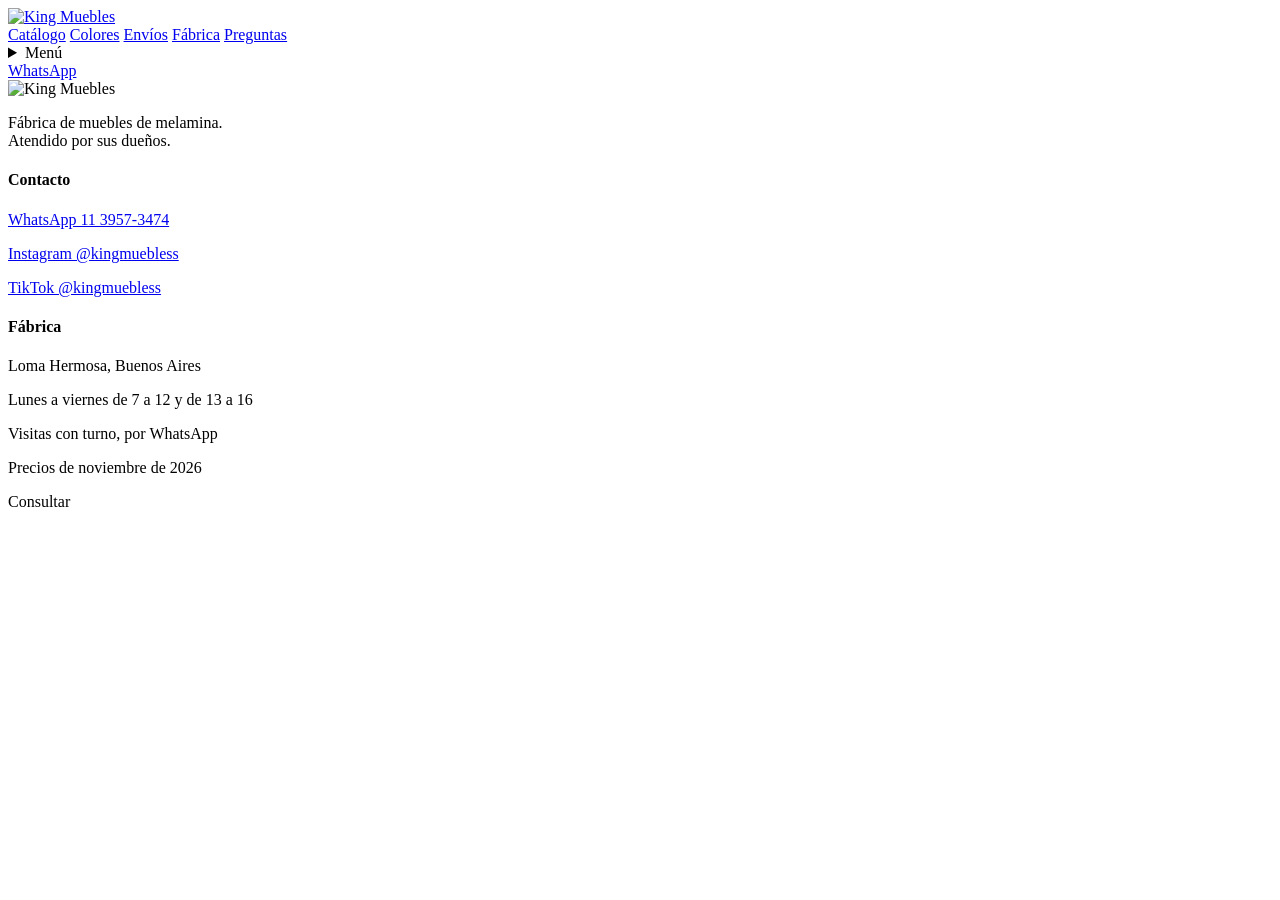
==== cama-kng-individual.html @ c53775a3 "Un combo por color (Scotch y Helsinki) y marca de agua en las fotos reales" ====
<!doctype html>
<html lang="es-AR">
<head>
  <meta charset="utf-8">
  <meta name="viewport" content="width=device-width, initial-scale=1">
  <link rel="canonical" href="https://kingmuebles.github.io/cama-kng-individual.html">
  <title>Cama KNG Individual · King Muebles</title>
  <link rel="icon" type="image/png" sizes="32x32" href="assets/favicon-32.png">
  <link rel="apple-touch-icon" href="assets/apple-touch-icon.png">
  <meta name="theme-color" content="#141414">
  <!-- vista previa al compartir el link -->
  <meta property="og:type" content="product">
  <meta property="og:site_name" content="King Muebles">
  <meta property="og:title" content="Cama KNG Individual · King Muebles">
  <meta property="og:description" content="3 cajones, 2 bauleras y 1 zapatero. En 80, 90 o 1,00 x 1,90: $450.000.">
  <meta property="og:image" content="https://kingmuebles.github.io/assets/og-cama-kng-individual.jpg">
  <meta property="og:image:width" content="1200">
  <meta property="og:image:height" content="630">
  <meta property="og:url" content="https://kingmuebles.github.io/cama-kng-individual.html">
  <meta name="twitter:card" content="summary_large_image">
  <meta name="description" content="Cama KNG Individual con 3 cajones, 2 bauleras y 1 zapatero, en 80, 90 o 1,00 x 1,90. Consultá por WhatsApp.">
  <link rel="preconnect" href="https://fonts.googleapis.com">
  <link rel="preconnect" href="https://fonts.gstatic.com" crossorigin>
  <link href="https://fonts.googleapis.com/css2?family=Jost:wght@300;400;500;600&display=swap" rel="stylesheet">
  <link rel="stylesheet" href="estilos.css?v=19">
  <script src="datos.js?v=26"></script>
</head>
<body>

  <header class="cabecera">
    <div class="contenedor">
      <a class="logo" href="index.html"><img src="assets/logo-negro.png" alt="King Muebles"></a>
      <nav class="menu-escritorio">
        <a href="index.html#catalogo">Catálogo</a>
        <a href="index.html#colores">Colores</a>
        <a href="index.html#envios">Envíos</a>
        <a href="index.html#fabrica">Fábrica</a>
        <a href="index.html#preguntas">Preguntas</a>
      </nav>
      <div class="cabecera-acciones">
        <details class="menu-movil">
          <summary>Menú</summary>
          <nav>
            <a href="index.html#catalogo">Catálogo</a>
            <a href="index.html#colores">Colores</a>
            <a href="index.html#envios">Envíos</a>
            <a href="index.html#fabrica">Fábrica</a>
            <a href="index.html#preguntas">Preguntas</a>
          </nav>
        </details>
        <a class="contacto" data-wa="Hola! Vi la web de King Muebles y quería hacer una consulta.">WhatsApp</a>
      </div>
    </div>
  </header>

  <main class="contenedor" id="ficha" data-producto="cama-kng-individual"></main>

  <footer class="pie">
    <div class="contenedor">
      <div>
        <img class="logo-pie" src="assets/logo.png" alt="King Muebles">
        <p style="margin-top:16px">Fábrica de muebles de melamina.<br>Atendido por sus dueños.</p>
      </div>
      <div>
        <h4>Contacto</h4>
        <p><a data-wa="Hola! Vi la web de King Muebles y quería hacer una consulta.">WhatsApp 11 3957-3474</a></p>
        <p><a href="https://www.instagram.com/kingmuebless/" target="_blank" rel="noopener">Instagram @kingmuebless</a></p>
        <p><a href="https://www.tiktok.com/@kingmuebless" target="_blank" rel="noopener">TikTok @kingmuebless</a></p>
      </div>
      <div>
        <h4>Fábrica</h4>
        <p>Loma Hermosa, Buenos Aires</p>
        <p>Lunes a viernes de 7 a 12 y de 13 a 16</p>
        <p>Visitas con turno, por WhatsApp</p>
        <p class="prueba">Precios de noviembre de 2026</p>
      </div>
    </div>
  </footer>

  <!-- celular: precio y botón siempre a mano cuando el botón principal no se ve -->
  <div class="barra-fija" id="barra-fija" aria-hidden="true">
    <div class="barra-info">
      <strong id="barra-precio"></strong>
      <span id="barra-detalle"></span>
    </div>
    <a class="btn btn-negro" id="barra-consultar">Consultar</a>
  </div>

  <a class="wa-flotante" aria-label="Escribinos por WhatsApp" data-wa="Hola! Vi la web de King Muebles y quería hacer una consulta.">
    <img src="assets/whatsapp.png" alt="">
  </a>

  <script src="ficha.js?v=22"></script>
</body>
</html>
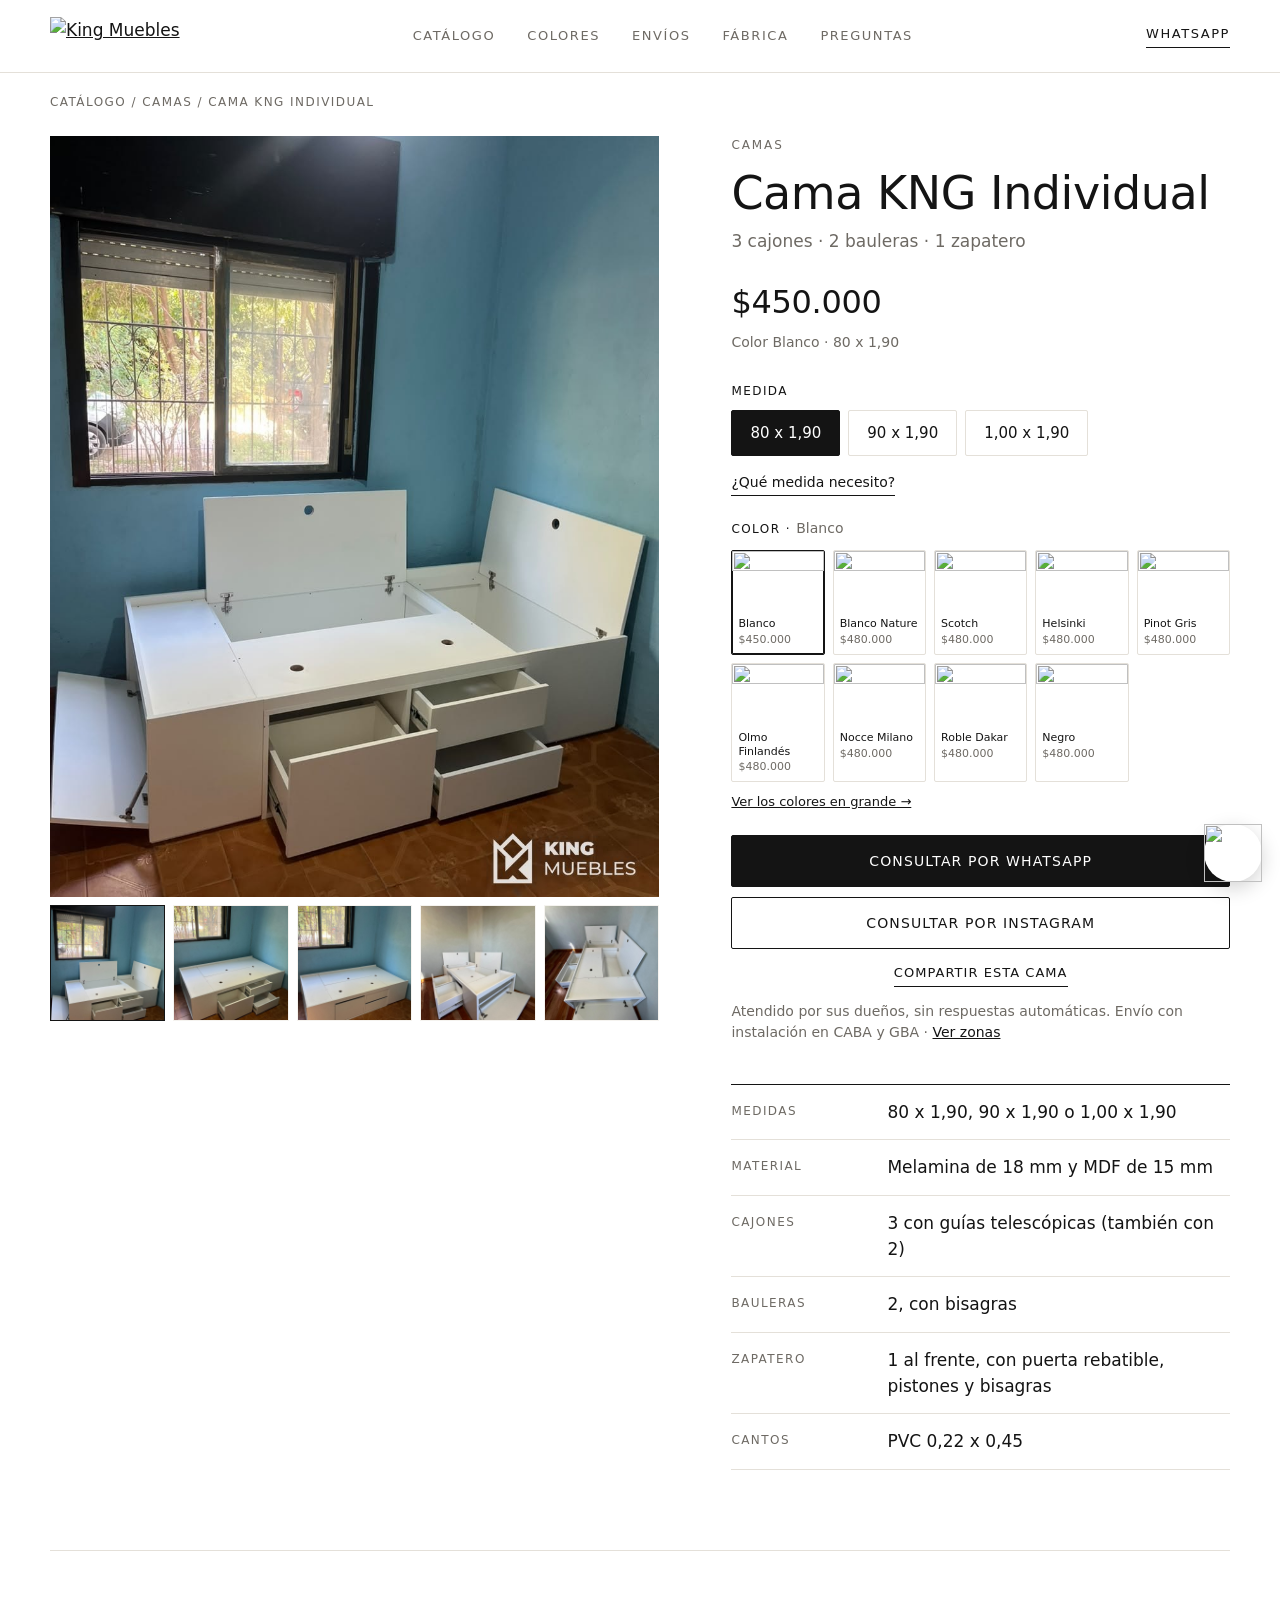
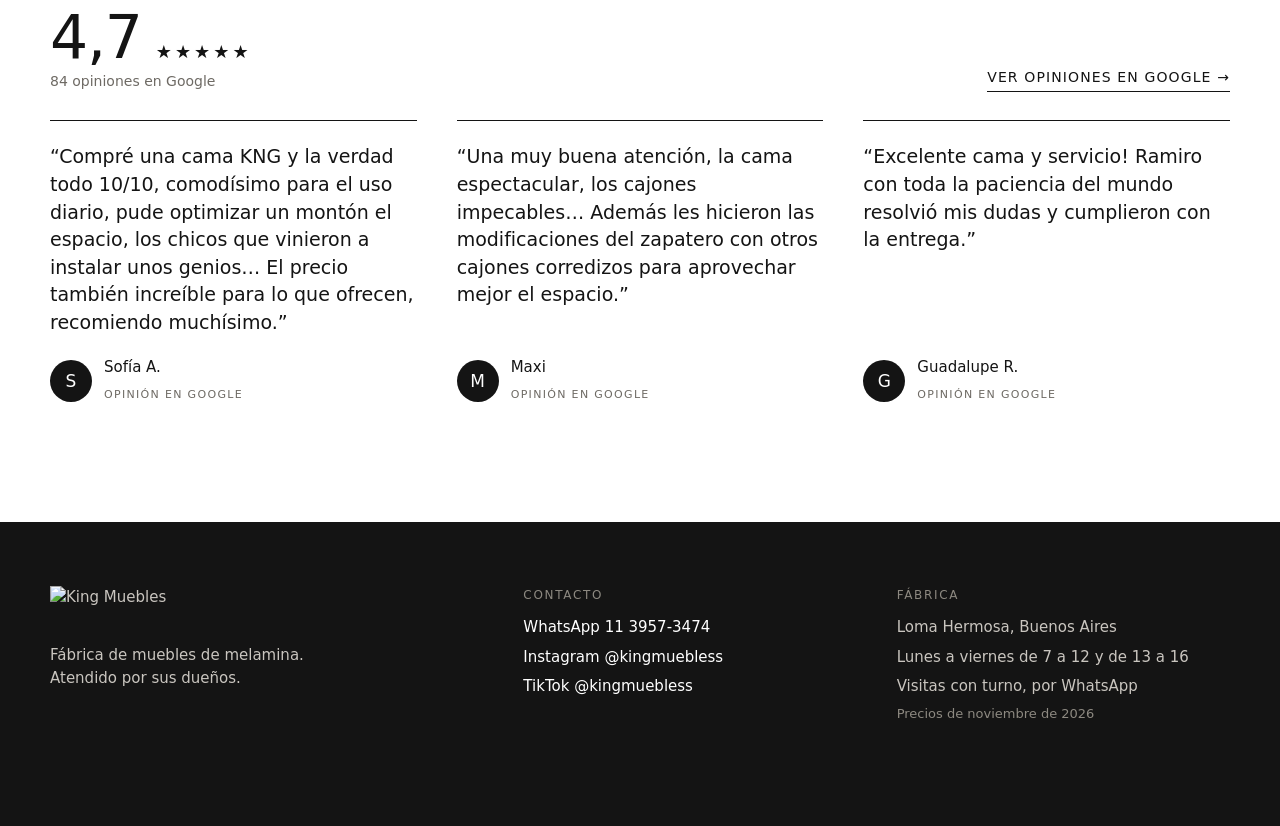
==== commit 02e93988: "Catálogo por categorías con foto grande; camas, combos y muebles a medida por separado" ====
--- a/cama-kng-individual.html
+++ b/cama-kng-individual.html
@@ -22,7 +22,7 @@
   <link rel="preconnect" href="https://fonts.googleapis.com">
   <link rel="preconnect" href="https://fonts.gstatic.com" crossorigin>
   <link href="https://fonts.googleapis.com/css2?family=Jost:wght@300;400;500;600&display=swap" rel="stylesheet">
-  <link rel="stylesheet" href="estilos.css?v=19">
+  <link rel="stylesheet" href="estilos.css?v=20">
   <script src="datos.js?v=26"></script>
 </head>
 <body>
@@ -90,6 +90,6 @@
     <img src="assets/whatsapp.png" alt="">
   </a>
 
-  <script src="ficha.js?v=22"></script>
+  <script src="ficha.js?v=23"></script>
 </body>
 </html>
--- a/estilos.css
+++ b/estilos.css
@@ -0,0 +1,388 @@
+/* King Muebles — maqueta
+   Línea visual: blanco y negro como el logo, esquinas rectas, líneas finas,
+   tipografía geométrica (Jost) emparentada con la del logo. */
+
+:root {
+  --tinta: #141414;
+  --papel: #ffffff;
+  --hueso: #f5f3ef;
+  --linea: #e4e0d9;
+  --gris: #6e6a64;
+  --gris-claro: #a29d95;
+  --wa: #25d366;
+  --ancho: 1180px;
+}
+
+* { box-sizing: border-box; }
+html { scroll-behavior: smooth; }
+[id] { scroll-margin-top: 84px; }
+body {
+  margin: 0;
+  font-family: "Jost", "Century Gothic", system-ui, sans-serif;
+  font-weight: 400;
+  font-size: 17px;
+  line-height: 1.55;
+  color: var(--tinta);
+  background: var(--papel);
+  -webkit-font-smoothing: antialiased;
+}
+img, video { display: block; max-width: 100%; }
+[hidden] { display: none !important; }   /* que el atributo hidden gane a los display: flex/grid */
+a { color: inherit; }
+.contenedor { width: min(var(--ancho), 100% - 40px); margin-inline: auto; }
+
+/* textos */
+.eyebrow {
+  margin: 0 0 14px;
+  font-size: 12px; font-weight: 500; letter-spacing: 0.16em; text-transform: uppercase;
+  color: var(--gris);
+}
+h1, h2, h3 { font-weight: 500; letter-spacing: -0.01em; line-height: 1.12; margin: 0; }
+h2 { font-size: clamp(28px, 4.2vw, 40px); }
+.lead { font-size: 18px; color: var(--gris); font-weight: 300; max-width: 520px; }
+
+/* botones */
+.btn {
+  display: inline-flex; align-items: center; justify-content: center;
+  min-height: 52px; padding: 0 28px;
+  font: inherit; font-size: 14px; font-weight: 500; letter-spacing: 0.08em; text-transform: uppercase;
+  text-decoration: none; cursor: pointer; border-radius: 2px;
+  transition: background 0.2s ease, color 0.2s ease, border-color 0.2s ease;
+}
+.btn-negro { background: var(--tinta); color: var(--papel); border: 1px solid var(--tinta); }
+.btn-negro:hover { background: #333; border-color: #333; }
+.btn-borde { background: transparent; color: var(--tinta); border: 1px solid var(--tinta); }
+.btn-borde:hover { background: var(--tinta); color: var(--papel); }
+.btn-ancho { width: 100%; }
+.btn-ancho + .btn-ancho { margin-top: 10px; }
+.link-flecha {
+  font-size: 14px; font-weight: 500; letter-spacing: 0.08em; text-transform: uppercase;
+  text-decoration: none; border-bottom: 1px solid var(--tinta); padding-bottom: 3px;
+}
+
+/* encabezado */
+.cabecera {
+  position: sticky; top: 0; z-index: 20;
+  background: rgba(255, 255, 255, 0.96);
+  backdrop-filter: saturate(1.4) blur(8px);
+  border-bottom: 1px solid var(--linea);
+}
+.cabecera .contenedor { display: flex; align-items: center; justify-content: space-between; height: 72px; gap: 24px; }
+.cabecera .logo img { height: 38px; width: auto; }
+.cabecera .menu-escritorio { display: none; gap: 32px; }
+.cabecera nav a, .cabecera .contacto, .menu-movil summary {
+  font-size: 13px; font-weight: 500; letter-spacing: 0.12em; text-transform: uppercase; text-decoration: none;
+}
+.cabecera nav a { color: var(--gris); }
+.cabecera nav a:hover { color: var(--tinta); }
+.cabecera .contacto { border-bottom: 1px solid var(--tinta); padding-bottom: 2px; }
+.cabecera-acciones { display: flex; align-items: center; gap: 28px; }
+/* celular y tablet: "Menú" despliega los mismos links debajo de la cabecera */
+.menu-movil summary { cursor: pointer; list-style: none; padding-bottom: 2px; border-bottom: 1px solid transparent; }
+.menu-movil summary::-webkit-details-marker { display: none; }
+.menu-movil[open] summary { border-bottom-color: var(--tinta); }
+.menu-movil nav {
+  position: absolute; left: 0; right: 0; top: 100%;
+  display: flex; flex-direction: column; padding: 0 20px 8px;
+  background: var(--papel); border-bottom: 1px solid var(--linea);
+}
+.menu-movil nav a { padding: 16px 0; border-bottom: 1px solid var(--linea); color: var(--tinta); font-size: 14px; }
+.menu-movil nav a:last-child { border-bottom: 0; }
+@media (min-width: 900px) {
+  .cabecera .menu-escritorio { display: flex; }
+  .menu-movil { display: none; }
+}
+
+/* portada: la frase de Ramiro y enseguida el catálogo */
+.portada { padding: 48px 0 0; }
+.portada h1 { font-size: clamp(34px, 5.4vw, 60px); margin-bottom: 18px; text-wrap: balance; max-width: 16em; }
+/* los emojis de la frase de Ramiro: los del sistema de cada celular, un poco más chicos que el texto */
+.portada h1 .emoji { font-size: 0.8em; font-family: "Apple Color Emoji", "Segoe UI Emoji", "Noto Color Emoji", sans-serif; }
+.portada .lead { margin: 0 0 28px; }
+.portada + .seccion { padding-top: 48px; }
+@media (min-width: 900px) {
+  .portada { padding-top: 72px; }
+  .portada + .seccion { padding-top: 64px; }
+}
+
+/* secciones */
+.seccion { padding: 72px 0; }
+.seccion-alt { background: var(--hueso); }
+.seccion-cabeza { display: flex; flex-wrap: wrap; align-items: end; justify-content: space-between; gap: 20px; margin-bottom: 36px; }
+@media (min-width: 900px) { .seccion { padding: 104px 0; } }
+
+/* catálogo */
+.pestanas { display: flex; gap: 28px; overflow-x: auto; scrollbar-width: none; border-bottom: 1px solid var(--linea); width: 100%; }
+.pestanas::-webkit-scrollbar { display: none; }
+.pestana {
+  flex: none; background: none; border: 0; cursor: pointer; padding: 0 0 12px;
+  font: inherit; font-size: 13px; font-weight: 500; letter-spacing: 0.12em; text-transform: uppercase;
+  color: var(--gris-claro); border-bottom: 2px solid transparent; margin-bottom: -1px;
+}
+.pestana.activa { color: var(--tinta); border-bottom-color: var(--tinta); }
+@media (max-width: 899px) {
+  .pestanas { padding-right: 40px; -webkit-mask-image: linear-gradient(to right, #000 calc(100% - 48px), transparent); mask-image: linear-gradient(to right, #000 calc(100% - 48px), transparent); }
+}
+@media (min-width: 900px) { .pestanas { width: auto; border-bottom: 0; } }
+
+/* categorías del catálogo: foto grande con el nombre encima; en el celular se pasan de costado */
+.categorias {
+  display: grid; grid-auto-flow: column; grid-auto-columns: 72%; gap: 12px;
+  overflow-x: auto; scroll-snap-type: x mandatory; scrollbar-width: none;
+  margin-inline: -20px; padding-inline: 20px; scroll-padding-inline: 20px;
+}
+.categorias::-webkit-scrollbar { display: none; }
+.categoria-tile { position: relative; display: block; aspect-ratio: 3 / 4; overflow: hidden; background: var(--hueso); scroll-snap-align: start; text-decoration: none; color: var(--tinta); }
+.categoria-tile img { width: 100%; height: 100%; object-fit: cover; transition: transform 0.5s ease; }
+.categoria-tile::after { content: ""; position: absolute; inset: 0; background: rgba(20, 20, 20, 0.12); transition: background 0.3s ease; }
+.categoria-tile:hover img { transform: scale(1.03); }
+.categoria-tile:hover::after { background: rgba(20, 20, 20, 0.04); }
+.categoria-tile span {
+  position: absolute; z-index: 1; left: 50%; top: 50%; transform: translate(-50%, -50%);
+  width: max-content; max-width: 84%; padding: 12px 20px; background: var(--papel);
+  font-size: 20px; font-weight: 500; line-height: 1.2; text-align: center; box-shadow: 0 2px 14px rgba(20, 20, 20, 0.14);
+}
+@media (min-width: 900px) {
+  .categorias { grid-auto-flow: row; grid-template-columns: repeat(4, 1fr); gap: 20px; overflow: visible; margin-inline: 0; padding-inline: 0; }
+  .categoria-tile span { font-size: 22px; }
+}
+.bloque-cat { margin-top: 64px; padding-top: 56px; border-top: 1px solid var(--linea); }
+@media (min-width: 900px) { .bloque-cat { margin-top: 88px; padding-top: 72px; } }
+
+.grilla { display: grid; grid-template-columns: 1fr 1fr; gap: 32px 16px; }
+@media (min-width: 900px) { .grilla { grid-template-columns: repeat(4, 1fr); gap: 48px 28px; } }
+.producto { text-decoration: none; display: flex; flex-direction: column; }
+.producto .foto { aspect-ratio: 4 / 5; background: var(--hueso); overflow: hidden; margin-bottom: 14px; }
+.producto .foto img { width: 100%; height: 100%; object-fit: cover; transition: transform 0.5s ease; }
+.producto:hover .foto img { transform: scale(1.03); }
+.producto .categoria { font-size: 11px; font-weight: 500; letter-spacing: 0.14em; text-transform: uppercase; color: var(--gris); }
+.producto h3 { font-size: 18px; margin: 4px 0 2px; }
+.producto .detalle { font-size: 14px; color: var(--gris); }
+.producto .precio { margin-top: 8px; font-size: 16px; font-weight: 500; }
+.producto .precio small { font-size: 13px; font-weight: 400; color: var(--gris); }
+.producto.proximo .foto, .producto .proximo-foto { display: grid; place-items: center; }
+.producto.proximo .foto span, .producto .proximo-foto span { font-size: 11px; font-weight: 500; letter-spacing: 0.16em; text-transform: uppercase; color: var(--gris-claro); }
+.producto.proximo h3 { color: var(--gris-claro); }
+
+/* guía de medidas */
+.tabla-medidas { width: 100%; max-width: 520px; border-collapse: collapse; margin: 0 0 18px; font-size: 15px; }
+.tabla-medidas th { text-align: left; font-size: 11px; font-weight: 500; letter-spacing: 0.12em; text-transform: uppercase; color: var(--gris); padding: 0 0 8px; }
+.tabla-medidas td { padding: 10px 0; border-top: 1px solid var(--linea); }
+.tabla-medidas td:first-child { font-weight: 500; width: 45%; }
+
+/* opiniones */
+.nota-google { display: flex; align-items: baseline; flex-wrap: wrap; gap: 4px 14px; }
+.nota-google strong { font-size: clamp(44px, 6vw, 60px); font-weight: 500; line-height: 1; letter-spacing: -0.02em; }
+.nota-google .estrellas { font-size: 18px; letter-spacing: 3px; }
+.nota-google span:last-child { width: 100%; font-size: 14px; color: var(--gris); }
+.opiniones { list-style: none; margin: 0; padding: 0; display: grid; gap: 0; }
+.opiniones li { border-top: 1px solid var(--tinta); padding: 22px 0 28px; }
+.opiniones li { display: flex; flex-direction: column; justify-content: space-between; gap: 20px; }
+.opiniones blockquote { margin: 0; font-size: 19px; font-weight: 400; line-height: 1.45; }
+.autor { display: flex; align-items: center; gap: 12px; }
+.autor .avatar {
+  flex: none; width: 42px; height: 42px; border-radius: 50%;
+  display: grid; place-items: center; background: var(--tinta); color: var(--papel);
+  font-size: 17px; font-weight: 500;
+}
+.autor strong { display: block; font-size: 15px; font-weight: 500; }
+.autor .fuente { font-size: 11px; font-weight: 500; letter-spacing: 0.12em; text-transform: uppercase; color: var(--gris); }
+@media (min-width: 900px) { .opiniones { grid-template-columns: repeat(3, 1fr); gap: 40px; } }
+
+/* mapa y fotos de la fábrica */
+.mapa { aspect-ratio: 4 / 3; background: var(--hueso); border: 1px solid var(--linea); }
+.fabrica-medios { display: grid; gap: 8px; }
+.fotos-fabrica { display: grid; grid-template-columns: repeat(2, minmax(0, 1fr)); gap: 8px; }
+.fotos-fabrica img { width: 100%; aspect-ratio: 4 / 5; object-fit: cover; background: #ebe8e2; }
+.fabrica-medios .mapa { aspect-ratio: 16 / 9; }
+.mapa iframe { width: 100%; height: 100%; border: 0; display: block; filter: grayscale(1) contrast(1.05); }
+
+/* fábrica y envíos */
+.dos-col { display: grid; grid-template-columns: minmax(0, 1fr); gap: 40px; }
+@media (min-width: 900px) { .dos-col { grid-template-columns: repeat(2, minmax(0, 1fr)); gap: 80px; align-items: start; } }
+.dos-col h2 { margin-bottom: 16px; }
+.dos-col .lead { margin: 0 0 28px; }
+.acciones { display: flex; flex-wrap: wrap; gap: 12px; }
+.ficha-datos { margin: 0 0 28px; border-top: 1px solid var(--linea); }
+.ficha-datos div { display: grid; grid-template-columns: 130px 1fr; gap: 16px; padding: 14px 0; border-bottom: 1px solid var(--linea); }
+.ficha-datos dt { font-size: 12px; font-weight: 500; letter-spacing: 0.12em; text-transform: uppercase; color: var(--gris); padding-top: 3px; }
+.ficha-datos dd { margin: 0; }
+.ficha-datos .pendiente { color: var(--gris-claro); }
+.foto-pendiente {
+  aspect-ratio: 4 / 3; background: var(--hueso); display: grid; place-items: center;
+  font-size: 11px; font-weight: 500; letter-spacing: 0.16em; text-transform: uppercase; color: var(--gris-claro);
+}
+.seccion-alt .foto-pendiente { background: #ebe8e2; }
+
+.zonas { list-style: none; margin: 0 0 24px; padding: 0; columns: 2; column-gap: 24px; border-top: 1px solid var(--linea); }
+.zonas li { break-inside: avoid; padding: 12px 0; border-bottom: 1px solid var(--linea); font-weight: 500; }
+.nota { font-size: 14px; color: var(--gris); margin: 0 0 8px; }
+
+.buscador { background: var(--papel); border: 1px solid var(--linea); padding: 28px; }
+.buscador label { display: block; font-size: 12px; font-weight: 500; letter-spacing: 0.12em; text-transform: uppercase; margin-bottom: 10px; }
+.buscador input {
+  width: 100%; font: inherit; font-size: 17px; padding: 14px 16px;
+  border: 1px solid var(--tinta); border-radius: 2px; background: var(--papel); color: var(--tinta);
+}
+.buscador input::placeholder { color: var(--gris-claro); }
+.buscador input:focus { outline: 2px solid var(--tinta); outline-offset: 1px; }
+.resultado-zona { min-height: 26px; margin: 14px 0 18px; font-size: 15px; }
+.resultado-zona.si::before { content: "✓  "; font-weight: 600; }
+.resultado-zona.no { color: var(--gris); }
+
+/* compará las camas */
+/* en el celular entran las tres columnas sin deslizar: letra y márgenes más chicos */
+.comparar { width: 100%; table-layout: fixed; border-collapse: collapse; background: var(--papel); border: 1px solid var(--linea); }
+.comparar th, .comparar td { padding: 10px 7px; text-align: left; vertical-align: top; border-top: 1px solid var(--linea); font-size: 13px; line-height: 1.35; overflow-wrap: break-word; }
+.comparar thead th { border-top: 0; font-size: 15px; font-weight: 500; }
+.comparar thead td { border-top: 0; }
+.comparar tbody th, .comparar thead td { width: 27%; }
+.comparar tbody th { font-size: 10px; font-weight: 500; letter-spacing: 0.04em; text-transform: uppercase; color: var(--gris); padding-top: 12px; }
+.comparar-precio td strong { font-size: 14px; font-weight: 500; white-space: nowrap; }
+.comparar-ver td { border-top: 0; padding-top: 0; }
+.comparar-ver .link-flecha { font-size: 12px; }
+@media (max-width: 379px) {
+  .comparar th, .comparar td { padding: 8px 4px; }
+  .comparar thead th { font-size: 13px; }
+  .comparar-precio td strong { font-size: 13px; }
+}
+@media (min-width: 760px) {
+  .comparar th, .comparar td { padding: 14px 16px; font-size: 15px; }
+  .comparar thead th { font-size: 18px; }
+  .comparar tbody th, .comparar thead td { width: 22%; }
+  .comparar tbody th { font-size: 11px; letter-spacing: 0.12em; padding-top: 17px; }
+  .comparar-precio td strong { font-size: 20px; }
+  .comparar-ver .link-flecha { font-size: 14px; }
+}
+
+/* muestrario de colores */
+.colores-lead { margin: 0; max-width: 460px; }
+.muestrario { list-style: none; margin: 0; padding: 0; display: grid; grid-template-columns: repeat(3, minmax(0, 1fr)); gap: 24px 12px; }
+.muestrario img { width: 100%; aspect-ratio: 3 / 2; object-fit: cover; border: 1px solid var(--linea); background: var(--hueso); }
+.muestrario span { display: block; margin-top: 8px; font-size: 15px; font-weight: 500; }
+.muestrario small { display: block; font-size: 13px; color: var(--gris); }
+@media (min-width: 640px) { .muestrario { grid-template-columns: repeat(4, minmax(0, 1fr)); } }
+@media (min-width: 900px) { .muestrario { grid-template-columns: repeat(5, minmax(0, 1fr)); gap: 32px 20px; } }
+
+/* preguntas */
+.preguntas { border-top: 1px solid var(--tinta); max-width: 860px; }
+.preguntas details { border-bottom: 1px solid var(--linea); }
+.preguntas summary {
+  cursor: pointer; list-style: none; padding: 22px 0; display: flex; justify-content: space-between; gap: 24px;
+  font-size: 18px; font-weight: 500;
+}
+.preguntas summary::-webkit-details-marker { display: none; }
+.preguntas summary::after { content: "+"; font-weight: 300; font-size: 26px; line-height: 0.9; }
+.preguntas details[open] summary::after { content: "−"; }
+.preguntas details p { margin: 0 0 22px; color: var(--gris); max-width: 680px; }
+
+/* pie */
+.pie { background: var(--tinta); color: #c9c5bf; padding: 64px 0 96px; font-size: 15px; }
+.pie .contenedor { display: grid; gap: 40px; }
+.pie .logo-pie { height: 42px; width: auto; }
+.pie h4 { margin: 0 0 12px; font-size: 12px; font-weight: 500; letter-spacing: 0.14em; text-transform: uppercase; color: #8d8981; }
+.pie a { text-decoration: none; color: var(--papel); }
+.pie a:hover { text-decoration: underline; }
+.pie p { margin: 0 0 6px; }
+.pie .prueba { font-size: 13px; color: #8d8981; }
+@media (min-width: 900px) { .pie .contenedor { grid-template-columns: 1.3fr 1fr 1fr; } }
+
+/* WhatsApp flotante: solo el ícono */
+.wa-flotante {
+  position: fixed; right: 18px; bottom: 18px; z-index: 30;
+  width: 58px; height: 58px; border-radius: 50%;
+  display: grid; place-items: center;
+  box-shadow: 0 6px 20px rgba(0, 0, 0, 0.18);
+  background: var(--papel);
+}
+.wa-flotante img { width: 58px; height: 58px; }
+
+/* ficha de producto */
+.migas { padding: 20px 0 0; font-size: 12px; font-weight: 500; letter-spacing: 0.12em; text-transform: uppercase; color: var(--gris); }
+.migas a { text-decoration: none; }
+.ficha { display: grid; gap: 36px; padding: 24px 0 80px; }
+@media (min-width: 900px) {
+  .ficha { grid-template-columns: 1.1fr 0.9fr; gap: 72px; align-items: start; }
+  .galeria { position: sticky; top: 96px; }   /* la foto acompaña mientras se leen las especificaciones */
+}
+.galeria .principal { aspect-ratio: 4 / 5; background: var(--hueso); overflow: hidden; }
+.galeria .principal img, .galeria .principal video { width: 100%; height: 100%; object-fit: cover; }
+.galeria .principal img { object-position: 50% 80%; }
+.galeria .miniaturas { display: grid; grid-template-columns: repeat(5, minmax(0, 1fr)); gap: 8px; margin-top: 8px; }
+.galeria .miniaturas button {
+  aspect-ratio: 1; padding: 0; cursor: pointer; background: var(--hueso); position: relative;
+  border: 1px solid transparent; border-radius: 0; overflow: hidden;
+}
+.galeria .miniaturas button.activa { border-color: var(--tinta); }
+.galeria .miniaturas img { width: 100%; height: 100%; object-fit: cover; }
+.galeria .miniaturas .play {
+  position: absolute; left: 8px; bottom: 8px; background: var(--papel); color: var(--tinta);
+  font-size: 10px; font-weight: 500; letter-spacing: 0.12em; text-transform: uppercase; padding: 3px 6px;
+}
+.info-producto h1 { font-size: clamp(34px, 5vw, 46px); }
+.info-producto .sub { color: var(--gris); margin: 8px 0 24px; }
+.precio-ficha { font-size: 32px; font-weight: 500; margin: 0; letter-spacing: -0.01em; }
+.precio-nota { font-size: 14px; color: var(--gris); margin: 4px 0 28px; min-height: 22px; }
+.opcion { margin-bottom: 22px; }
+.opcion > span { display: block; font-size: 12px; font-weight: 500; letter-spacing: 0.12em; text-transform: uppercase; margin-bottom: 10px; }
+.opcion .botones { display: flex; flex-wrap: wrap; gap: 8px; }
+.opcion button {
+  min-height: 46px; min-width: 64px; padding: 0 18px; cursor: pointer;
+  font: inherit; font-size: 15px; background: var(--papel); color: var(--tinta);
+  border: 1px solid var(--linea); border-radius: 2px;
+}
+.opcion button:hover { border-color: var(--tinta); }
+.opcion button.activa { background: var(--tinta); color: var(--papel); border-color: var(--tinta); }
+.opcion .color-elegido { text-transform: none; letter-spacing: 0; font-weight: 400; color: var(--gris); font-size: 14px; }
+.opcion .botones.colores { display: grid; grid-template-columns: repeat(5, minmax(0, 1fr)); gap: 8px; }
+.opcion .muestra {
+  min-height: 0; min-width: 0; padding: 0; display: flex; flex-direction: column; text-align: left;
+  border: 1px solid var(--linea); border-radius: 2px; background: var(--papel); overflow: hidden;
+  font: inherit; text-decoration: none; cursor: pointer;
+}
+.opcion .muestra:hover { border-color: var(--tinta); }
+.opcion .muestra img { width: 100%; aspect-ratio: 3 / 2; object-fit: cover; display: block; }
+.opcion .muestra span { font-size: 11px; line-height: 1.25; padding: 6px 6px 7px; color: var(--tinta); }
+.opcion .muestra small { display: block; margin-top: 2px; font-size: 11px; color: var(--gris); }
+.opcion .muestra.activa { background: var(--papel); color: var(--tinta); border-color: var(--tinta); box-shadow: inset 0 0 0 1px var(--tinta); }
+.colores-nota { margin: 10px 0 0; font-size: 13px; color: var(--gris); }
+.ver-colores { display: inline-block; margin-top: 10px; font-size: 13px; color: var(--tinta); }
+.compartir {
+  display: block; margin: 14px auto 0; padding: 0 0 2px; background: none; border: 0; border-bottom: 1px solid var(--tinta);
+  font: inherit; font-size: 13px; font-weight: 500; letter-spacing: 0.08em; text-transform: uppercase; color: var(--tinta); cursor: pointer;
+}
+.guia-medidas { margin-top: 12px; }
+.guia-medidas summary {
+  cursor: pointer; list-style: none; display: inline-block;
+  font-size: 14px; border-bottom: 1px solid var(--tinta); padding-bottom: 1px;
+}
+.guia-medidas summary::-webkit-details-marker { display: none; }
+.guia-medidas[open] summary { margin-bottom: 14px; }
+.guia-medidas p { font-size: 14px; color: var(--gris); margin: 0; }
+
+/* barra fija de la ficha (solo celular) */
+.barra-fija {
+  position: fixed; left: 0; right: 0; bottom: 0; z-index: 40;
+  display: flex; align-items: center; justify-content: space-between; gap: 16px;
+  padding: 12px 20px calc(12px + env(safe-area-inset-bottom));
+  background: rgba(255, 255, 255, 0.97); border-top: 1px solid var(--linea);
+  transform: translateY(110%); transition: transform 0.25s ease;
+}
+.barra-fija.visible { transform: none; }
+.barra-info { min-width: 0; }
+.barra-info strong { display: block; font-size: 18px; font-weight: 500; }
+.barra-info span { display: block; font-size: 12px; color: var(--gris); white-space: nowrap; overflow: hidden; text-overflow: ellipsis; }
+.barra-fija .btn { flex: none; min-height: 46px; padding: 0 22px; }
+body.con-barra .wa-flotante { display: none; }
+@media (min-width: 900px) {
+  .barra-fija { display: none; }
+  body.con-barra .wa-flotante { display: grid; }
+}
+.ficha-opiniones { border-top: 1px solid var(--linea); padding: 56px 0 88px; }
+.ficha-opiniones .seccion-cabeza { margin-bottom: 28px; }
+.ayuda { font-size: 14px; color: var(--gris); margin: 14px 0 0; }
+.ayuda a { color: var(--tinta); }
+.tabla-specs { margin: 40px 0 0; border-top: 1px solid var(--tinta); }
+.tabla-specs div { display: grid; grid-template-columns: 140px 1fr; gap: 16px; padding: 14px 0; border-bottom: 1px solid var(--linea); }
+.tabla-specs dt { font-size: 12px; font-weight: 500; letter-spacing: 0.12em; text-transform: uppercase; color: var(--gris); padding-top: 3px; }
+.tabla-specs dd { margin: 0; }
